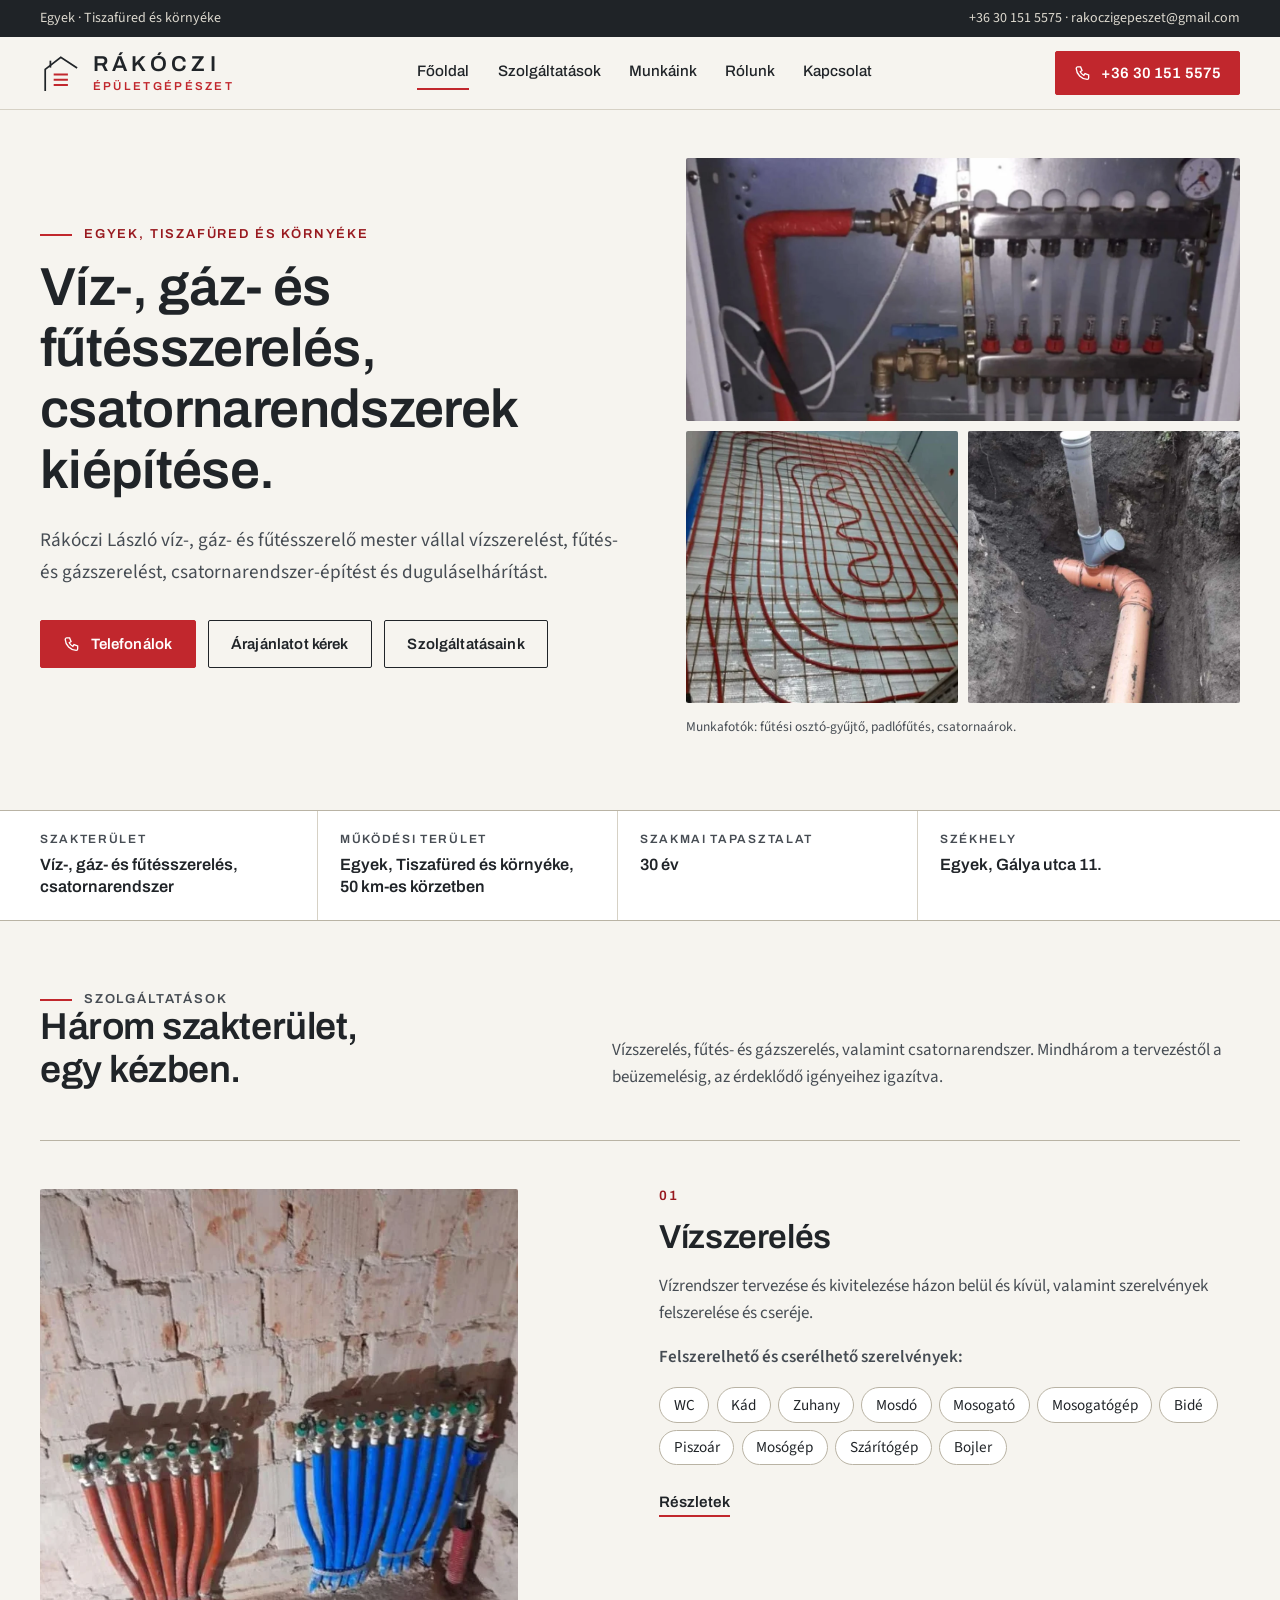
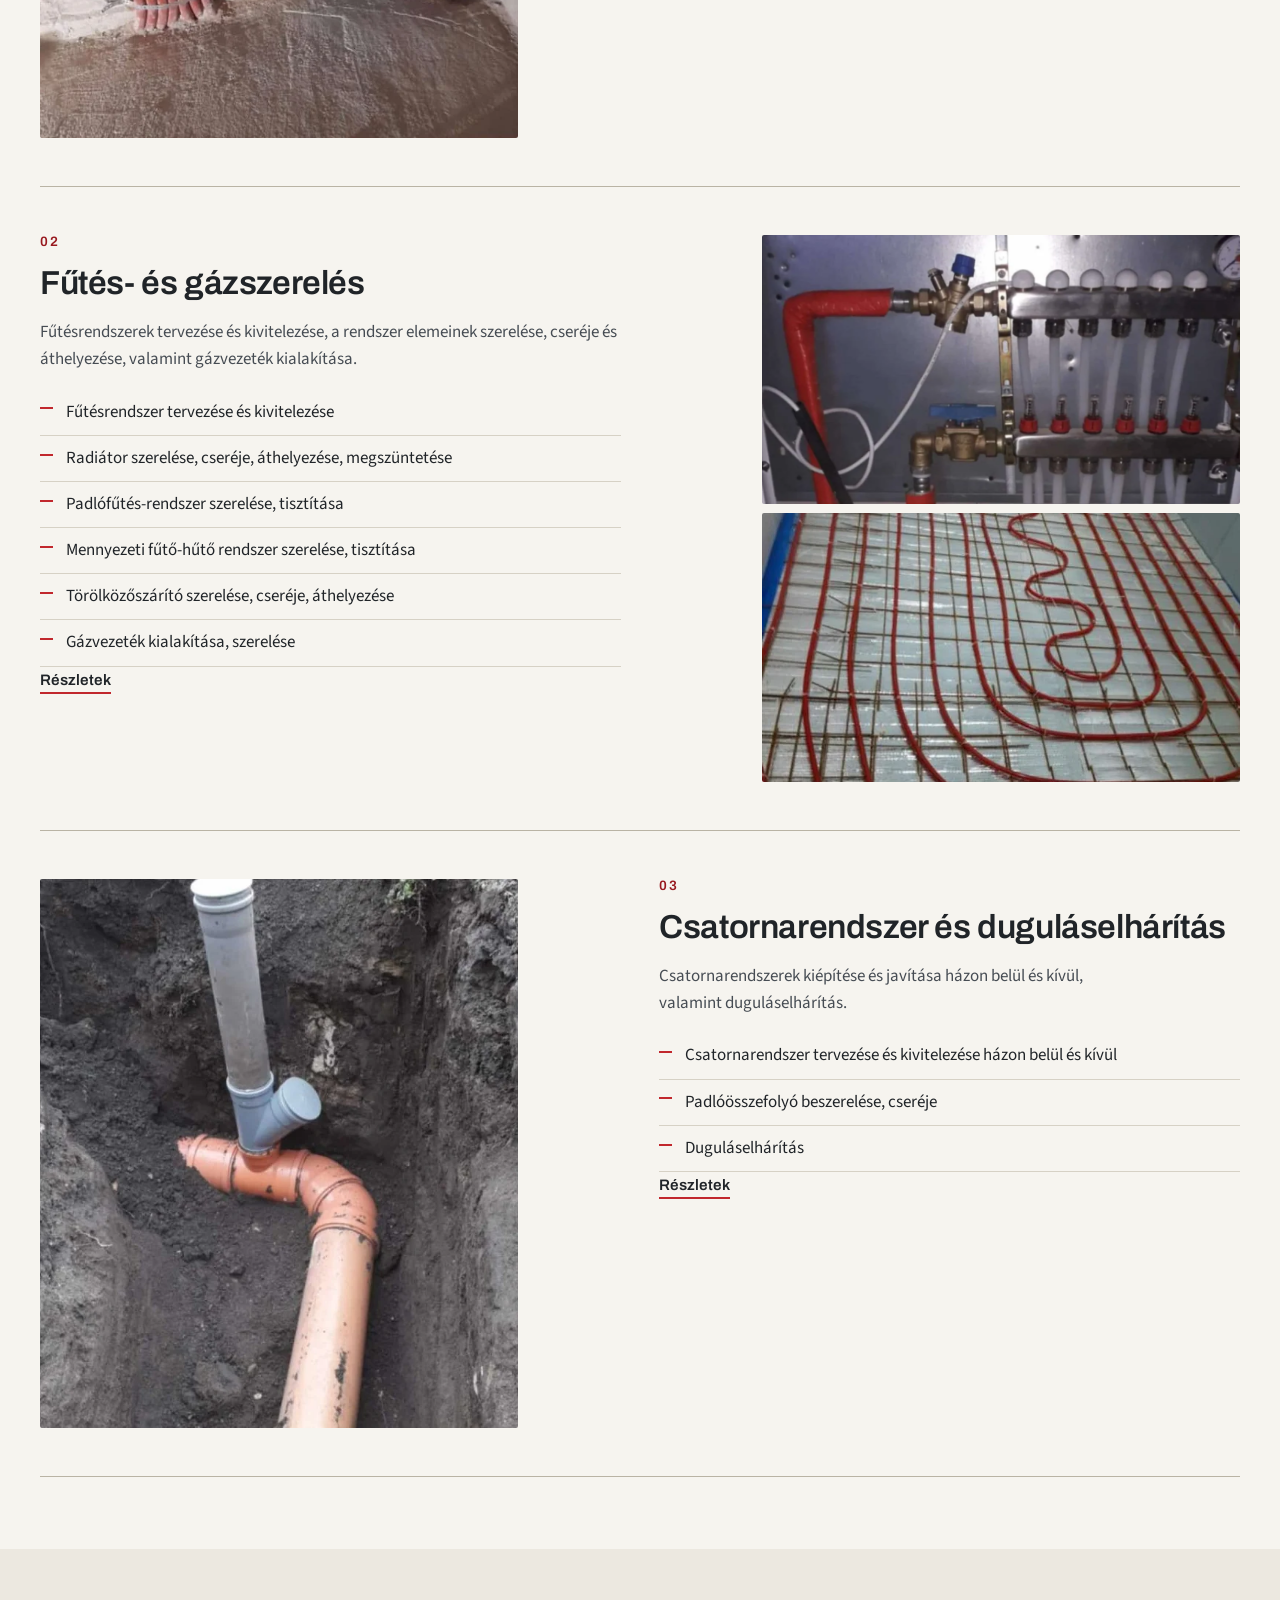
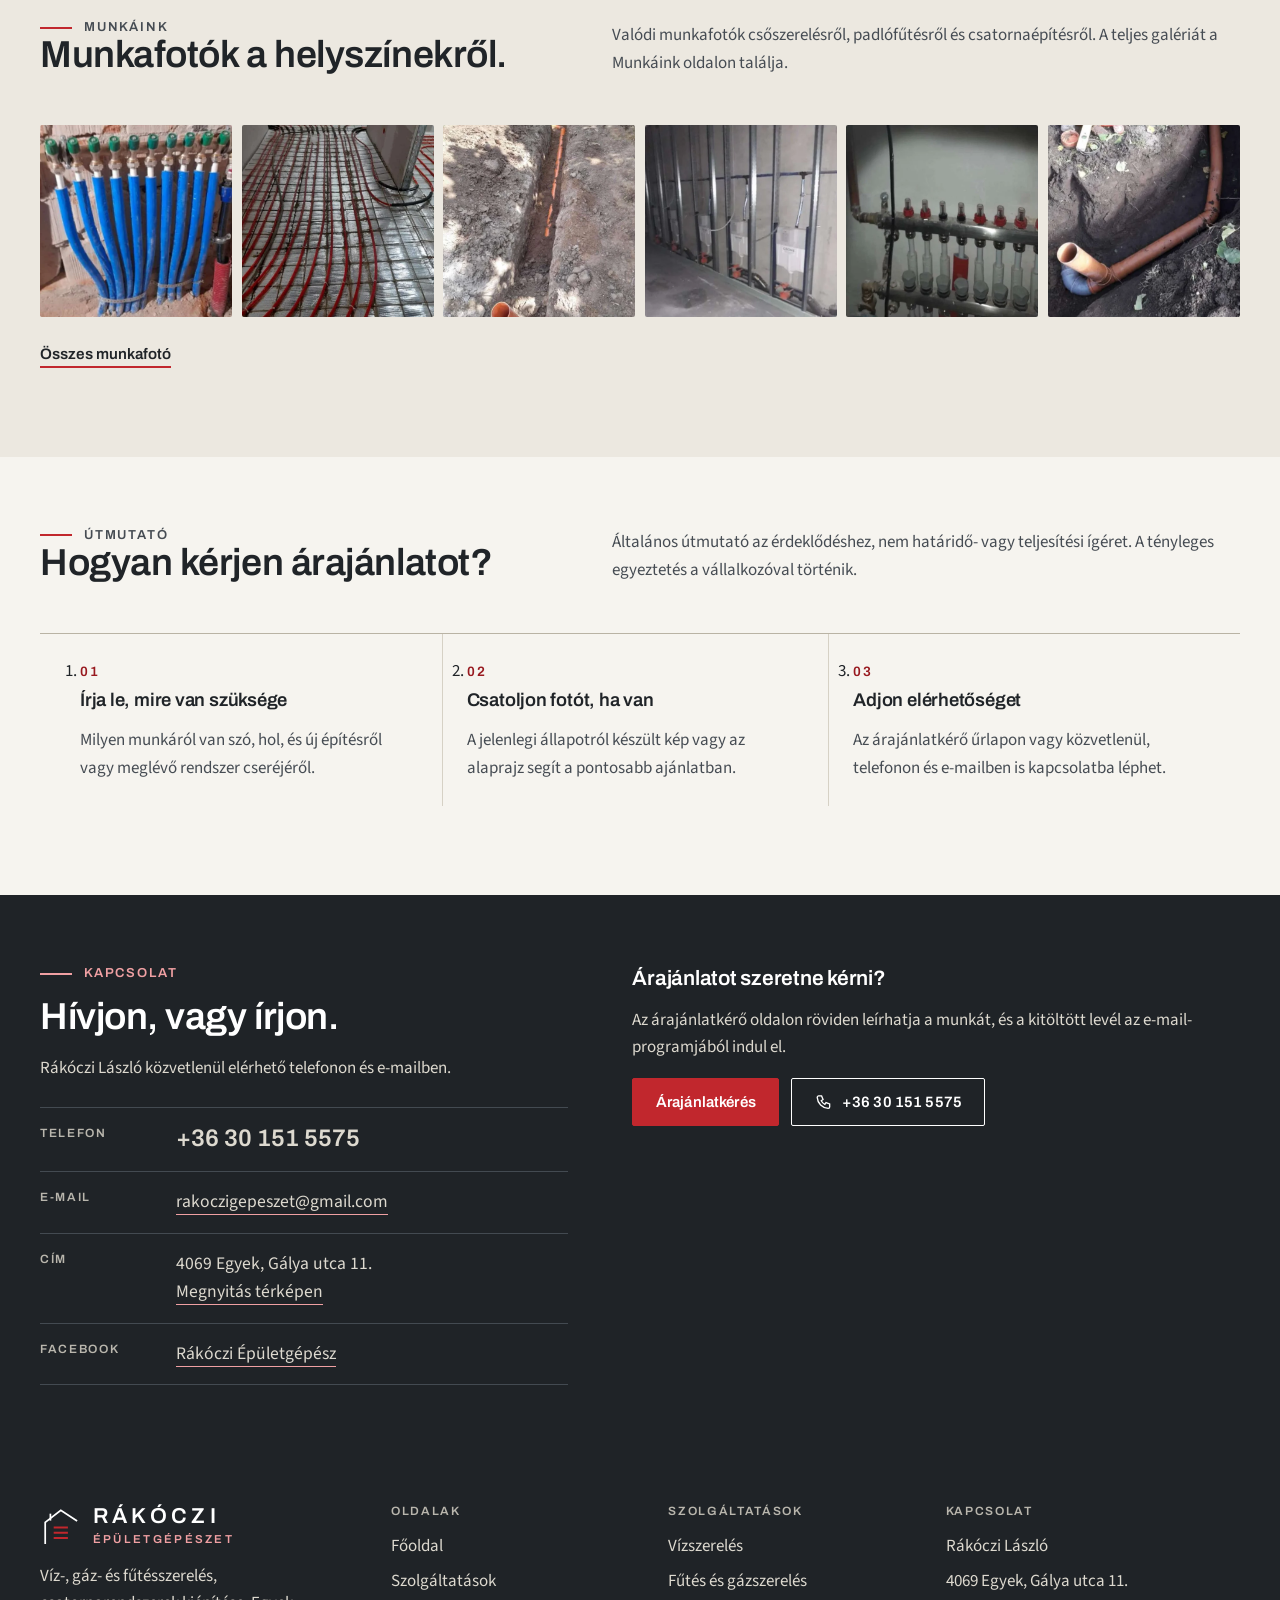
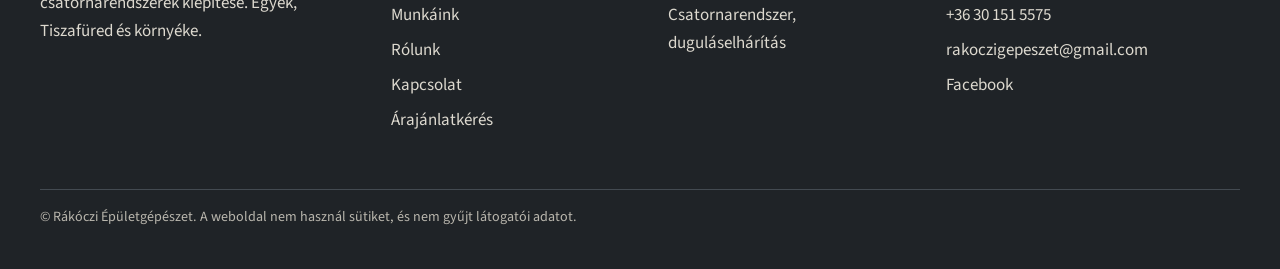
==== index.html @ 62b4d83c "Rákóczi Épületgépészet – első verzió Co-Authored-By: Claude Sonnet 5.5 <noreply@anthropic.com>" ====
<!doctype html>
<html lang="hu">
<head>
<meta charset="utf-8">
<meta name="viewport" content="width=device-width,initial-scale=1">
<title>Rákóczi Épületgépészet – víz-, gáz- és fűtésszerelés Egyek és Tiszafüred környékén</title>
<meta name="description" content="Víz-, gáz- és fűtésszerelés, csatornarendszerek kiépítése és duguláselhárítás Egyek, Tiszafüred és környékén. Rákóczi László víz-, gáz- és fűtésszerelő mester.">
<meta property="og:type" content="website">
<meta property="og:locale" content="hu_HU">
<meta property="og:site_name" content="Rákóczi Épületgépészet">
<meta property="og:title" content="Rákóczi Épületgépészet – víz-, gáz- és fűtésszerelés Egyek és Tiszafüred környékén">
<meta property="og:description" content="Víz-, gáz- és fűtésszerelés, csatornarendszerek kiépítése és duguláselhárítás Egyek, Tiszafüred és környékén. Rákóczi László víz-, gáz- és fűtésszerelő mester.">
<meta property="og:image" content="assets/img/og-image.jpg">
<meta name="robots" content="noindex, nofollow">
<meta name="theme-color" content="#F6F4EF">
<link rel="icon" href="assets/favicon.svg" type="image/svg+xml">
<link rel="preload" href="assets/fonts/archivo-600.woff2" as="font" type="font/woff2" crossorigin>
<link rel="preload" href="assets/fonts/source-sans-400.woff2" as="font" type="font/woff2" crossorigin>
<link rel="stylesheet" href="assets/style.css">
<script type="application/ld+json">{"@context": "https://schema.org", "@type": "LocalBusiness", "name": "Rákóczi Épületgépészet", "description": "Víz-, gáz- és fűtésszerelés, csatornarendszerek kiépítése Egyek, Tiszafüred és környékén.", "telephone": "+36301515575", "email": "rakoczigepeszet@gmail.com", "address": {"@type": "PostalAddress", "streetAddress": "Gálya utca 11.", "postalCode": "4069", "addressLocality": "Egyek", "addressCountry": "HU"}, "founder": {"@type": "Person", "name": "Rákóczi László"}, "sameAs": ["https://www.facebook.com/profile.php?id=61555543803573"]}</script>
</head>
<body>
<a class="skip" href="#tartalom">Ugrás a tartalomra</a>
<div class="topline"><div class="wrap"><span class="hide-s">Egyek · Tiszafüred és környéke</span><span><a href="tel:+36301515575">+36 30 151 5575</a> · <a href="mailto:rakoczigepeszet@gmail.com">rakoczigepeszet@gmail.com</a></span></div></div>
<header class="site-head"><div class="wrap">
<a class="brand" href="" aria-label="Rákóczi Épületgépészet – főoldal"><svg viewBox="0 0 48 48" fill="none" stroke="currentColor" stroke-width="2" aria-hidden="true"><path d="M6 44V20L24 6l18 12" stroke-linecap="square"/><path d="M12 11v6" stroke-linecap="square"/><path d="M17 38h14M17 32h14M17 26h14" stroke="#C1272D" stroke-width="2.4" stroke-linecap="square"/></svg><span class="brand-txt"><b>RÁKÓCZI</b><span>ÉPÜLETGÉPÉSZET</span></span></a>
<nav class="nav" id="nav" aria-label="Fő navigáció"><ul><li><a href="" aria-current="page">Főoldal</a></li><li><a href="szolgaltatasok/">Szolgáltatások</a></li><li><a href="munkaink/">Munkáink</a></li><li><a href="rolunk/">Rólunk</a></li><li><a href="kapcsolat/">Kapcsolat</a></li></ul></nav>
<div class="head-cta"><a class="btn btn--red" href="tel:+36301515575"><svg viewBox="0 0 24 24" fill="none" stroke="currentColor" stroke-width="1.8" aria-hidden="true"><path d="M5 4h4l2 5-2.5 1.5a11 11 0 0 0 5 5L15 13l5 2v4a2 2 0 0 1-2 2A16 16 0 0 1 3 6a2 2 0 0 1 2-2z"/></svg>+36 30 151 5575</a>
<button class="menu-btn" type="button" aria-expanded="false" aria-controls="nav" aria-label="Menü"><svg viewBox="0 0 24 24" fill="none" stroke="currentColor" stroke-width="2" aria-hidden="true"><path d="M4 7h16M4 12h16M4 17h16"/></svg></button></div>
</div></header>
<main id="tartalom">

<section class="hero"><div class="wrap hero-grid">
<div>
<p class="kicker">Egyek, Tiszafüred és környéke</p>
<h1>Víz-, gáz- és fűtésszerelés, csatornarendszerek kiépítése.</h1>
<p class="lead">Rákóczi László víz-, gáz- és fűtésszerelő mester vállal vízszerelést, fűtés- és gázszerelést, csatornarendszer-építést és duguláselhárítást.</p>
<div class="btn-row"><a class="btn btn--red" href="tel:+36301515575"><svg viewBox="0 0 24 24" fill="none" stroke="currentColor" stroke-width="1.8" aria-hidden="true"><path d="M5 4h4l2 5-2.5 1.5a11 11 0 0 0 5 5L15 13l5 2v4a2 2 0 0 1-2 2A16 16 0 0 1 3 6a2 2 0 0 1 2-2z"/></svg>Telefonálok</a><a class="btn" href="arajanlat/">Árajánlatot kérek</a><a class="btn" href="szolgaltatasok/">Szolgáltatásaink</a></div>
</div>
<div class="mosaic">
<figure class="m1"><img src="assets/img/futes-osztogyujto-szekreny.webp" width="1270" height="618" alt="Fűtési osztó-gyűjtő szekrényben, nyomásmérővel"></figure>
<figure class="m2"><img src="assets/img/futes-padlofutes-spiral.webp" width="635" height="612" alt="Padlófűtés csőkígyó spirál elrendezésben"></figure>
<figure class="m3"><img src="assets/img/csatorna-bekotes.webp" width="752" height="750" alt="Csatornacső leágazással az árokban"></figure>
<p class="mosaic-cap">Munkafotók: fűtési osztó-gyűjtő, padlófűtés, csatornaárok.</p>
</div>
</div></section>

<section class="facts" aria-label="A vállalkozás adatai"><div class="wrap"><dl>
<div><dt>Szakterület</dt><dd>Víz-, gáz- és fűtésszerelés, csatornarendszer</dd></div>
<div><dt>Működési terület</dt><dd>Egyek, Tiszafüred és környéke, 50 km-es körzetben</dd></div>
<div><dt>Szakmai tapasztalat</dt><dd>30 év</dd></div>
<div><dt>Székhely</dt><dd>Egyek, Gálya utca 11.</dd></div>
</dl></div></section>

<section class="section"><div class="wrap">
<div class="sec-head"><div><p class="kicker">Szolgáltatások</p><h2>Három szakterület, egy kézben.</h2></div>
<p>Vízszerelés, fűtés- és gázszerelés, valamint csatornarendszer. Mindhárom a tervezéstől a beüzemelésig, az érdeklődő igényeihez igazítva.</p></div>
<article class="svc svc--a" id="vizszereles"><div class="svc-media"><figure class="tall"><img src="assets/img/viz-osztogyujto-kek-piros.webp" width="684" height="745" alt="Téglafalba épített osztó-gyűjtő, piros és kék szigetelt csővezetékekkel" loading="lazy" decoding="async"></figure></div><div class="svc-body"><span class="svc-num">01</span>
<h3>Vízszerelés</h3>
<p>Vízrendszer tervezése és kivitelezése házon belül és kívül, valamint szerelvények felszerelése és cseréje.</p>
<p><strong>Felszerelhető és cserélhető szerelvények:</strong></p>
<ul class="pills"><li>WC</li><li>Kád</li><li>Zuhany</li><li>Mosdó</li><li>Mosogató</li><li>Mosogatógép</li><li>Bidé</li><li>Piszoár</li><li>Mosógép</li><li>Szárítógép</li><li>Bojler</li></ul><a class="more" href="szolgaltatasok/#vizszereles">Részletek</a></div></article><article class="svc svc--b" id="futes-gaz"><div class="svc-body"><span class="svc-num">02</span>
<h3>Fűtés- és gázszerelés</h3>
<p>Fűtésrendszerek tervezése és kivitelezése, a rendszer elemeinek szerelése, cseréje és áthelyezése, valamint gázvezeték kialakítása.</p>
<ul class="ticks"><li>Fűtésrendszer tervezése és kivitelezése</li><li>Radiátor szerelése, cseréje, áthelyezése, megszüntetése</li><li>Padlófűtés-rendszer szerelése, tisztítása</li><li>Mennyezeti fűtő-hűtő rendszer szerelése, tisztítása</li><li>Törölközőszárító szerelése, cseréje, áthelyezése</li><li>Gázvezeték kialakítása, szerelése</li></ul><a class="more" href="szolgaltatasok/#futes-gaz">Részletek</a></div><div class="svc-media"><figure class="wide"><img src="assets/img/futes-osztogyujto-szekreny.webp" width="1270" height="618" alt="Fűtési osztó-gyűjtő szekrényben, nyomásmérővel és szelepekkel" loading="lazy" decoding="async"></figure><figure class="wide"><img src="assets/img/futes-padlofutes-spiral.webp" width="635" height="612" alt="Padlófűtés csőkígyó, spirál elrendezésben, hőszigetelő lemezen" loading="lazy" decoding="async"></figure></div></article><article class="svc svc--c" id="csatorna"><div class="svc-media"><figure class="tall"><img src="assets/img/csatorna-bekotes.webp" width="752" height="750" alt="Narancssárga csatornacső leágazással az árokban" loading="lazy" decoding="async"></figure></div><div class="svc-body"><span class="svc-num">03</span>
<h3>Csatornarendszer és duguláselhárítás</h3>
<p>Csatornarendszerek kiépítése és javítása házon belül és kívül, valamint duguláselhárítás.</p>
<ul class="ticks"><li>Csatornarendszer tervezése és kivitelezése házon belül és kívül</li><li>Padlóösszefolyó beszerelése, cseréje</li><li>Duguláselhárítás</li></ul><a class="more" href="szolgaltatasok/#csatorna">Részletek</a></div></article>
</div></section>

<section class="section section--tint"><div class="wrap">
<div class="sec-head"><div><p class="kicker">Munkáink</p><h2>Munkafotók a helyszínekről.</h2></div>
<p>Valódi munkafotók csőszerelésről, padlófűtésről és csatornaépítésről. A teljes galériát a Munkáink oldalon találja.</p></div>
<div class="strip">
<figure><img src="assets/img/viz-osztogyujto-kek.webp" width="584" height="498" alt="Kék szigetelt csövek osztó-gyűjtőn, téglafalon" loading="lazy" decoding="async"></figure>
<figure><img src="assets/img/futes-padlofutes-lemez.webp" width="635" height="635" alt="Padlófűtés csövei hőszigetelő lemezen, sarokban csatlakozással" loading="lazy" decoding="async"></figure>
<figure><img src="assets/img/csatorna-arok-2.webp" width="618" height="630" alt="Csatornacső az árokban" loading="lazy" decoding="async"></figure>
<figure><img src="assets/img/viz-gk-falban.webp" width="576" height="547" alt="Gipszkarton vázszerkezet, falba rejtett WC-tartályok csővezetékkel" loading="lazy" decoding="async"></figure>
<figure><img src="assets/img/futes-osztogyujto-szivargo.webp" width="618" height="618" alt="Fűtési osztó-gyűjtő átfolyásmérőkkel" loading="lazy" decoding="async"></figure>
<figure><img src="assets/img/csatorna-iv.webp" width="618" height="688" alt="Narancssárga csatornacső ívben az árokban" loading="lazy" decoding="async"></figure>
</div>
<p style="margin-top:1.5rem"><a class="more" href="munkaink/">Összes munkafotó</a></p>
</div></section>

<section class="section"><div class="wrap">
<div class="sec-head"><div><p class="kicker">Útmutató</p><h2>Hogyan kérjen árajánlatot?</h2></div>
<p>Általános útmutató az érdeklődéshez, nem határidő- vagy teljesítési ígéret. A tényleges egyeztetés a vállalkozóval történik.</p></div>
<ol class="steps">
<li><h3>Írja le, mire van szüksége</h3><p>Milyen munkáról van szó, hol, és új építésről vagy meglévő rendszer cseréjéről.</p></li>
<li><h3>Csatoljon fotót, ha van</h3><p>A jelenlegi állapotról készült kép vagy az alaprajz segít a pontosabb ajánlatban.</p></li>
<li><h3>Adjon elérhetőséget</h3><p>Az árajánlatkérő űrlapon vagy közvetlenül, telefonon és e-mailben is kapcsolatba léphet.</p></li>
</ol>
</div></section>

<section class="section section--dark"><div class="wrap contact-grid">
<div><p class="kicker">Kapcsolat</p><h2>Hívjon, vagy írjon.</h2>
<p>Rákóczi László közvetlenül elérhető telefonon és e-mailben.</p><dl class="cdl">
<div><dt>Telefon</dt><dd><a class="tel" href="tel:+36301515575">+36 30 151 5575</a></dd></div>
<div><dt>E-mail</dt><dd><a href="mailto:rakoczigepeszet@gmail.com">rakoczigepeszet@gmail.com</a></dd></div>
<div><dt>Cím</dt><dd>4069 Egyek, Gálya utca 11.<br><a href="https://www.openstreetmap.org/search?query=4069%20Egyek%2C%20G%C3%A1lya%20utca%2011" rel="noopener" target="_blank">Megnyitás térképen</a></dd></div>
<div><dt>Facebook</dt><dd><a href="https://www.facebook.com/profile.php?id=61555543803573" rel="noopener" target="_blank">Rákóczi Épületgépész</a></dd></div>
</dl></div>
<div><h3>Árajánlatot szeretne kérni?</h3>
<p>Az árajánlatkérő oldalon röviden leírhatja a munkát, és a kitöltött levél az e-mail-programjából indul el.</p>
<div class="btn-row"><a class="btn btn--red" href="arajanlat/">Árajánlatkérés</a><a class="btn" style="color:#fff;border-color:#fff" href="tel:+36301515575"><svg viewBox="0 0 24 24" fill="none" stroke="currentColor" stroke-width="1.8" aria-hidden="true"><path d="M5 4h4l2 5-2.5 1.5a11 11 0 0 0 5 5L15 13l5 2v4a2 2 0 0 1-2 2A16 16 0 0 1 3 6a2 2 0 0 1 2-2z"/></svg>+36 30 151 5575</a></div></div>
</div></section>

</main>
<footer class="site-foot"><div class="wrap">
<div class="foot-grid">
<div><a class="brand" href=""><svg viewBox="0 0 48 48" fill="none" stroke="currentColor" stroke-width="2" aria-hidden="true"><path d="M6 44V20L24 6l18 12" stroke-linecap="square"/><path d="M12 11v6" stroke-linecap="square"/><path d="M17 38h14M17 32h14M17 26h14" stroke="#C1272D" stroke-width="2.4" stroke-linecap="square"/></svg><span class="brand-txt"><b>RÁKÓCZI</b><span>ÉPÜLETGÉPÉSZET</span></span></a>
<p style="margin-top:1rem;max-width:20rem">Víz-, gáz- és fűtésszerelés, csatornarendszerek kiépítése. Egyek, Tiszafüred és környéke.</p></div>
<div><h2>Oldalak</h2><ul><li><a href="">Főoldal</a></li><li><a href="szolgaltatasok/">Szolgáltatások</a></li><li><a href="munkaink/">Munkáink</a></li><li><a href="rolunk/">Rólunk</a></li><li><a href="kapcsolat/">Kapcsolat</a></li><li><a href="arajanlat/">Árajánlatkérés</a></li></ul></div>
<div><h2>Szolgáltatások</h2><ul><li><a href="szolgaltatasok/#vizszereles">Vízszerelés</a></li><li><a href="szolgaltatasok/#futes-gaz">Fűtés és gázszerelés</a></li><li><a href="szolgaltatasok/#csatorna">Csatornarendszer, duguláselhárítás</a></li></ul></div>
<div><h2>Kapcsolat</h2><ul><li>Rákóczi László</li><li>4069 Egyek, Gálya utca 11.</li><li><a href="tel:+36301515575">+36 30 151 5575</a></li><li><a href="mailto:rakoczigepeszet@gmail.com">rakoczigepeszet@gmail.com</a></li><li><a href="https://www.facebook.com/profile.php?id=61555543803573" rel="noopener" target="_blank">Facebook</a></li></ul></div>
</div>
<p class="foot-bottom">© Rákóczi Épületgépészet. A weboldal nem használ sütiket, és nem gyűjt látogatói adatot.</p>
</div></footer>
<div class="mbar"><a class="btn btn--red" href="tel:+36301515575"><svg viewBox="0 0 24 24" fill="none" stroke="currentColor" stroke-width="1.8" aria-hidden="true"><path d="M5 4h4l2 5-2.5 1.5a11 11 0 0 0 5 5L15 13l5 2v4a2 2 0 0 1-2 2A16 16 0 0 1 3 6a2 2 0 0 1 2-2z"/></svg>Telefonálok</a><a class="btn" href="arajanlat/">Árajánlatkérés</a></div>
<script src="assets/site.js" defer></script>
</body>
</html>
---- assets/style.css ----
/* Rákóczi Épületgépészet — design system */
@font-face{font-family:"Archivo";font-weight:500;font-style:normal;font-display:swap;src:url(fonts/archivo-500.woff2) format("woff2")}
@font-face{font-family:"Archivo";font-weight:600;font-style:normal;font-display:swap;src:url(fonts/archivo-600.woff2) format("woff2")}
@font-face{font-family:"Archivo";font-weight:700;font-style:normal;font-display:swap;src:url(fonts/archivo-700.woff2) format("woff2")}
@font-face{font-family:"Source Sans 3";font-weight:400;font-style:normal;font-display:swap;src:url(fonts/source-sans-400.woff2) format("woff2")}
@font-face{font-family:"Source Sans 3";font-weight:600;font-style:normal;font-display:swap;src:url(fonts/source-sans-600.woff2) format("woff2")}

:root{
  --paper:#F6F4EF; --paper-2:#ECE8E0; --white:#FFFFFF;
  --ink:#202428; --ink-2:#464C53; --line:#D6D1C5; --line-strong:#B9B3A4;
  --red:#C1272D; --red-dark:#98191F; --dark:#1F2327; --dark-2:#2B3035; --on-dark:#DDD9CF;
  --f-head:"Archivo","Helvetica Neue",Arial,sans-serif;
  --f-body:"Source Sans 3","Segoe UI",Arial,sans-serif;
  --s1:.5rem; --s2:.75rem; --s3:1rem; --s4:1.5rem; --s5:2rem; --s6:3rem; --s7:4.5rem; --s8:6.5rem;
  --w:1200px; --gut:clamp(1.25rem,4vw,2.5rem);
  --r:2px; --shadow:0 1px 2px rgba(32,36,40,.08),0 8px 24px -12px rgba(32,36,40,.25);
}
*,*::before,*::after{box-sizing:border-box}
html{-webkit-text-size-adjust:100%;scroll-behavior:smooth;font-synthesis:none}
@media (prefers-reduced-motion:reduce){html{scroll-behavior:auto}*{transition:none!important;animation:none!important}}
body{margin:0;background:var(--paper);color:var(--ink);font:400 1.0625rem/1.62 var(--f-body);overflow-x:hidden;font-style:normal}
img{max-width:100%;height:auto;display:block}
a{color:inherit}
h1,h2,h3,h4{font-family:var(--f-head);font-weight:600;line-height:1.14;margin:0 0 var(--s3);letter-spacing:-.012em;text-wrap:balance}
h1{font-size:clamp(2rem,4.4vw,3.35rem)}
h2{font-size:clamp(1.65rem,3vw,2.35rem)}
h3{font-size:1.3rem}
p{margin:0 0 var(--s3);text-wrap:pretty}
ul{margin:0;padding:0;list-style:none}
em,i,cite,address{font-style:normal}
.wrap{width:100%;max-width:calc(var(--w) + 2*var(--gut));margin-inline:auto;padding-inline:var(--gut)}
.skip{position:absolute;left:var(--s3);top:-4rem;background:var(--ink);color:var(--paper);padding:.6rem 1rem;z-index:100;border-radius:var(--r)}
.skip:focus{top:var(--s2)}
:focus-visible{outline:3px solid var(--ink);outline-offset:3px;border-radius:2px}
.dark :focus-visible,.site-foot :focus-visible{outline-color:var(--paper)}
.kicker{display:flex;align-items:center;gap:.75rem;font:600 .8125rem/1 var(--f-head);letter-spacing:.14em;text-transform:uppercase;color:var(--red-dark);margin-bottom:var(--s3)}
.kicker::before{content:"";width:2rem;height:2px;background:var(--red)}
.lead{font-size:1.2rem;color:var(--ink-2);max-width:40rem}

/* buttons */
.btn{display:inline-flex;align-items:center;justify-content:center;gap:.6rem;min-height:3rem;padding:.7rem 1.4rem;border:1.5px solid var(--ink);border-radius:var(--r);font:600 .9375rem/1.2 var(--f-head);letter-spacing:.01em;text-decoration:none;cursor:pointer;background:transparent;color:var(--ink);transition:background .15s,color .15s,border-color .15s}
.btn:hover{background:var(--ink);color:var(--paper)}
.btn--red{background:var(--red);border-color:var(--red);color:#fff}
.btn--red:hover{background:var(--red-dark);border-color:var(--red-dark);color:#fff}
.btn svg{width:1.1rem;height:1.1rem;flex:none}
.btn-row{display:flex;flex-wrap:wrap;gap:var(--s2)}

/* header */
.topline{background:var(--dark);color:var(--on-dark);font-size:.875rem}
.topline .wrap{display:flex;justify-content:space-between;gap:var(--s3);padding-block:.45rem;flex-wrap:wrap}
.topline a{text-decoration:none}.topline a:hover{text-decoration:underline}
.site-head{position:sticky;top:0;z-index:50;background:var(--paper);border-bottom:1px solid var(--line)}
.site-head .wrap{display:flex;align-items:center;justify-content:space-between;gap:var(--s4);min-height:4.5rem}
.brand{display:flex;align-items:center;gap:.7rem;text-decoration:none;color:var(--ink)}
.brand svg{width:2.6rem;height:2.6rem;flex:none}
.brand-txt{display:flex;flex-direction:column;line-height:1}
.brand-txt b{font:600 1.35rem/1 var(--f-head);letter-spacing:.2em}
.brand-txt span{font:600 .72rem/1 var(--f-head);letter-spacing:.2em;color:var(--red);margin-top:.35rem}
.nav ul{display:flex;gap:clamp(1rem,2.2vw,2rem)}
.nav a{display:block;padding:.5rem 0;text-decoration:none;font:500 .95rem/1 var(--f-head);border-bottom:2px solid transparent}
.nav a:hover{border-color:var(--line-strong)}
.nav a[aria-current="page"]{border-color:var(--red)}
.head-cta{display:flex;align-items:center;gap:var(--s3)}
.head-cta .btn{min-height:2.75rem;padding:.55rem 1.1rem}
.menu-btn{display:none;min-height:2.75rem;min-width:2.75rem;border:1.5px solid var(--ink);background:transparent;border-radius:var(--r);cursor:pointer;color:var(--ink);align-items:center;justify-content:center}
.menu-btn svg{width:1.4rem;height:1.4rem}
@media (max-width:900px){
  .menu-btn{display:inline-flex}
  .head-cta .btn{display:none}
  .nav{position:absolute;left:0;right:0;top:100%;background:var(--paper);border-bottom:1px solid var(--line);display:none;box-shadow:var(--shadow)}
  .nav.open{display:block}
  .nav ul{flex-direction:column;gap:0;padding:var(--s2) var(--gut) var(--s4)}
  .nav a{padding:1rem 0;border-bottom:1px solid var(--line);font-size:1.05rem}
  .nav a[aria-current="page"]{border-bottom-color:var(--red)}
  .topline .hide-s{display:none}
}

/* hero */
.hero{padding-block:var(--s6) var(--s7)}
.hero-grid{display:grid;grid-template-columns:minmax(0,1.05fr) minmax(0,1fr);gap:clamp(2rem,5vw,4.5rem);align-items:center}
.hero h1{margin-bottom:var(--s4)}
.hero .btn-row{margin-top:var(--s5)}
.mosaic{display:grid;grid-template-columns:1fr 1fr;gap:.6rem}
.mosaic figure{margin:0;overflow:hidden;background:var(--paper-2);border-radius:var(--r)}
.mosaic img{width:100%;height:100%;object-fit:cover}
.mosaic .m1{grid-column:1/-1;aspect-ratio:2/.95}
.mosaic .m2,.mosaic .m3{aspect-ratio:1/1}
.mosaic figcaption,.cap{font-size:.84rem;color:var(--ink-2)}
.mosaic-cap{grid-column:1/-1;margin:.2rem 0 0;font-size:.84rem;color:var(--ink-2)}
@media (max-width:900px){.hero{padding-block:var(--s5) var(--s6)}.hero-grid{grid-template-columns:1fr}}

/* facts */
.facts{border-block:1px solid var(--line-strong);background:var(--white)}
.facts dl{display:grid;grid-template-columns:repeat(4,1fr);margin:0}
.facts dl>div{padding:1.4rem 1.4rem 1.4rem 0;border-right:1px solid var(--line);margin-right:1.4rem}
.facts dl>div:last-child{border:0;margin:0}
.facts dt{font:600 .75rem/1 var(--f-head);letter-spacing:.14em;text-transform:uppercase;color:var(--ink-2);margin-bottom:.55rem}
.facts dd{margin:0;font:600 1.02rem/1.35 var(--f-head)}
@media (max-width:900px){.facts dl{grid-template-columns:1fr 1fr}.facts dl>div{border:0;margin:0;padding:1.1rem 1rem 1.1rem 0}.facts dl>div:nth-child(-n+2){border-bottom:1px solid var(--line)}}
@media (max-width:480px){.facts dl{grid-template-columns:1fr}.facts dl>div:nth-child(-n+3){border-bottom:1px solid var(--line)}}

/* sections */
.section{padding-block:var(--s7)}
.section--tint{background:var(--paper-2)}
.section--dark{background:var(--dark);color:var(--on-dark)}
.section--dark .kicker{color:#F0A0A3}.section--dark .kicker::before{background:#F0A0A3}
.section--dark h2,.section--dark h3{color:#fff}
.sec-head{display:grid;grid-template-columns:minmax(0,1fr) minmax(0,1.2fr);gap:var(--s5) var(--s6);align-items:end;margin-bottom:var(--s6)}
.sec-head h2{margin:0}.sec-head p{margin:0;color:var(--ink-2)}
@media (max-width:760px){.section{padding-block:var(--s6)}.sec-head{grid-template-columns:1fr;margin-bottom:var(--s5)}}
.page-head{padding-block:var(--s6) var(--s5);border-bottom:1px solid var(--line)}
.page-head p{max-width:42rem;color:var(--ink-2);font-size:1.15rem;margin:0}
.crumbs{font-size:.88rem;color:var(--ink-2);margin-bottom:var(--s4)}.crumbs a{text-decoration:none;border-bottom:1px solid var(--line-strong)}

/* service rows */
.svc{display:grid;grid-template-columns:repeat(12,minmax(0,1fr));gap:var(--s4) clamp(1.25rem,3vw,3rem);padding-block:var(--s6);border-top:1px solid var(--line-strong);align-items:start}
.svc:last-child{border-bottom:1px solid var(--line-strong)}
.svc-num{font:600 .85rem/1 var(--f-head);letter-spacing:.14em;color:var(--red-dark);margin-bottom:var(--s3);display:block}
.svc-body h2,.svc-body h3{font-size:clamp(1.55rem,2.6vw,2.1rem)}
.svc-body p{color:var(--ink-2)}
.svc--a .svc-media{grid-column:1/6;grid-row:1}.svc--a .svc-body{grid-column:7/13}
.svc--b .svc-body{grid-column:1/7}.svc--b .svc-media{grid-column:8/13;grid-row:1}
.svc--b .svc-body{grid-row:1}
.svc--c .svc-media{grid-column:1/6;grid-row:1}.svc--c .svc-body{grid-column:7/13}
.svc-media{display:grid;gap:.6rem}
.svc-media figure{margin:0;overflow:hidden;background:var(--paper-2);border-radius:var(--r)}
.svc-media img{width:100%;height:100%;object-fit:cover}
.svc-media .tall{aspect-ratio:4/4.6}.svc-media .wide{aspect-ratio:16/9}.svc-media .sq{aspect-ratio:1/1}
.svc-media--2{grid-template-columns:1fr 1fr}.svc-media--2 .span{grid-column:1/-1}
@media (max-width:900px){
  .svc{grid-template-columns:1fr;padding-block:var(--s5)}
  .svc .svc-media,.svc .svc-body{grid-column:1!important;grid-row:auto!important}
}
.pills{display:flex;flex-wrap:wrap;gap:.45rem;margin:var(--s3) 0 var(--s4)}
.pills li{border:1px solid var(--line-strong);border-radius:999px;padding:.28rem .85rem;font-size:.95rem;background:var(--white)}
.ticks li{position:relative;padding:.55rem 0 .55rem 1.6rem;border-bottom:1px solid var(--line)}
.ticks li::before{content:"";position:absolute;left:0;top:1.1rem;width:.8rem;height:2px;background:var(--red)}
.more{display:inline-flex;gap:.5rem;align-items:center;font:600 .95rem/1 var(--f-head);text-decoration:none;border-bottom:2px solid var(--red);padding-bottom:.25rem}
.more:hover{color:var(--red-dark)}
.ask{margin-top:var(--s4);padding:1.25rem 1.4rem;background:var(--white);border:1px solid var(--line);border-left:3px solid var(--red)}
.ask h4{font-size:1rem;margin-bottom:.6rem}
.ask ul{display:grid;gap:.4rem;font-size:.98rem}
.ask li{padding-left:1rem;position:relative;color:var(--ink-2)}.ask li::before{content:"";position:absolute;left:0;top:.7em;width:.4rem;height:2px;background:var(--ink-2)}
.note{font-size:.93rem;color:var(--ink-2);border-top:1px solid var(--line);padding-top:var(--s2);margin-top:var(--s4)}

/* gallery */
.gal{columns:3 260px;column-gap:.7rem}
.gal figure{margin:0 0 .7rem;break-inside:avoid;background:var(--white);border:1px solid var(--line)}
.gal img{width:100%;height:auto}
.gal figcaption{padding:.55rem .75rem .7rem;font-size:.88rem;color:var(--ink-2)}
.gal-group{margin-bottom:var(--s7)}.gal-group:last-child{margin-bottom:0}
.gal-group h2{display:flex;align-items:baseline;gap:1rem;font-size:1.5rem;margin-bottom:var(--s4)}
.gal-group h2 span{font:600 .85rem/1 var(--f-head);color:var(--red-dark);letter-spacing:.14em}
.strip{display:grid;grid-template-columns:repeat(6,1fr);gap:.6rem}
.strip figure{margin:0;aspect-ratio:1/1;overflow:hidden;background:var(--paper-2);border-radius:var(--r)}
.strip img{width:100%;height:100%;object-fit:cover}
@media (max-width:900px){.strip{grid-template-columns:repeat(3,1fr)}}

/* guide */
.steps{counter-reset:s;display:grid;grid-template-columns:repeat(3,1fr);gap:0;border-top:1px solid var(--line-strong)}
.steps li{counter-increment:s;padding:var(--s4) var(--s4) var(--s4) 0;margin-right:var(--s4);border-right:1px solid var(--line)}
.steps li:last-child{border:0;margin:0}
.steps li::before{content:"0" counter(s);display:block;font:600 .85rem/1 var(--f-head);letter-spacing:.14em;color:var(--red-dark);margin-bottom:var(--s2)}
.steps h3{font-size:1.15rem}.steps p{color:var(--ink-2);margin:0}
@media (max-width:760px){.steps{grid-template-columns:1fr}.steps li{border:0;margin:0;padding:var(--s3) 0;border-bottom:1px solid var(--line)}}

/* contact */
.contact-grid{display:grid;grid-template-columns:minmax(0,1fr) minmax(0,1.15fr);gap:clamp(2rem,5vw,4.5rem);align-items:start}
@media (max-width:900px){.contact-grid{grid-template-columns:1fr}}
.cdl{display:grid;gap:0;margin:var(--s4) 0 0}
.cdl div{display:grid;grid-template-columns:7.5rem 1fr;gap:var(--s3);padding:1rem 0;border-top:1px solid var(--line-strong)}
.cdl div:last-child{border-bottom:1px solid var(--line-strong)}
.cdl dt{font:600 .75rem/1.6 var(--f-head);letter-spacing:.14em;text-transform:uppercase;color:var(--ink-2)}
.cdl dd{margin:0;font-size:1.1rem}
.cdl a{text-decoration:none;border-bottom:1.5px solid var(--red)}.cdl a:hover{color:var(--red-dark)}
.cdl .tel{font:600 1.5rem/1.2 var(--f-head);border:0}
.section--dark .cdl div{border-color:#434a51}.section--dark .cdl dt{color:#B9B6AD}.section--dark .cdl a{border-color:#F0A0A3}.section--dark .cdl a:hover{color:#fff}
@media (max-width:480px){.cdl div{grid-template-columns:1fr;gap:.2rem}}

/* form */
.form{background:var(--white);border:1px solid var(--line-strong);padding:clamp(1.25rem,3vw,2.25rem);box-shadow:var(--shadow)}
.form .row{display:grid;grid-template-columns:1fr 1fr;gap:var(--s3)}
@media (max-width:560px){.form .row{grid-template-columns:1fr}}
.field{margin-bottom:var(--s3)}
.field label{display:block;font:600 .9rem/1.3 var(--f-head);margin-bottom:.4rem}
.field .opt{font:400 .85rem var(--f-body);color:var(--ink-2)}
.field input,.field select,.field textarea{width:100%;min-height:3rem;padding:.65rem .8rem;border:1.5px solid var(--line-strong);border-radius:var(--r);background:var(--paper);font:400 1rem var(--f-body);color:var(--ink)}
.field textarea{min-height:9rem;resize:vertical}
.field input:focus,.field select:focus,.field textarea:focus{outline:3px solid var(--ink);outline-offset:1px;border-color:var(--ink)}
.field [aria-invalid="true"]{border-color:var(--red-dark);background:#FBEDEC}
.err{display:none;color:var(--red-dark);font-size:.9rem;font-weight:600;margin-top:.35rem}
.field.bad .err{display:block}
.hint{font-size:.9rem;color:var(--ink-2)}
.status{margin-top:var(--s3);padding:1rem 1.1rem;border:1px solid var(--line-strong);background:var(--paper);font-size:.98rem}
.status[hidden]{display:none}
.status .btn-row{margin-top:var(--s2)}

/* footer */
.site-foot{background:var(--dark);color:var(--on-dark);padding-block:var(--s6) var(--s4)}
.foot-grid{display:grid;grid-template-columns:1.3fr 1fr 1fr 1.2fr;gap:var(--s5)}
.site-foot .brand{color:#fff}.site-foot .brand-txt span{color:#F0A0A3}
.site-foot h2{font:600 .75rem/1 var(--f-head);letter-spacing:.14em;text-transform:uppercase;color:#B9B6AD;margin-bottom:var(--s3)}
.site-foot li{margin-bottom:.45rem}
.site-foot a{text-decoration:none}.site-foot a:hover{text-decoration:underline;color:#fff}
.foot-bottom{margin-top:var(--s6);padding-top:var(--s3);border-top:1px solid #434a51;font-size:.88rem;color:#B9B6AD}
@media (max-width:900px){.foot-grid{grid-template-columns:1fr 1fr}}
@media (max-width:520px){.foot-grid{grid-template-columns:1fr}}

/* mobile action bar */
.mbar{display:none}
@media (max-width:760px){
  body{padding-bottom:4.25rem}
  .mbar{display:grid;grid-template-columns:1fr 1fr;position:fixed;left:0;right:0;bottom:0;z-index:60;background:var(--paper);border-top:1px solid var(--line-strong);padding:.5rem var(--gut) calc(.5rem + env(safe-area-inset-bottom));gap:.5rem}
  .mbar .btn{min-height:3rem}
}
.nf{padding-block:var(--s8);text-align:left}
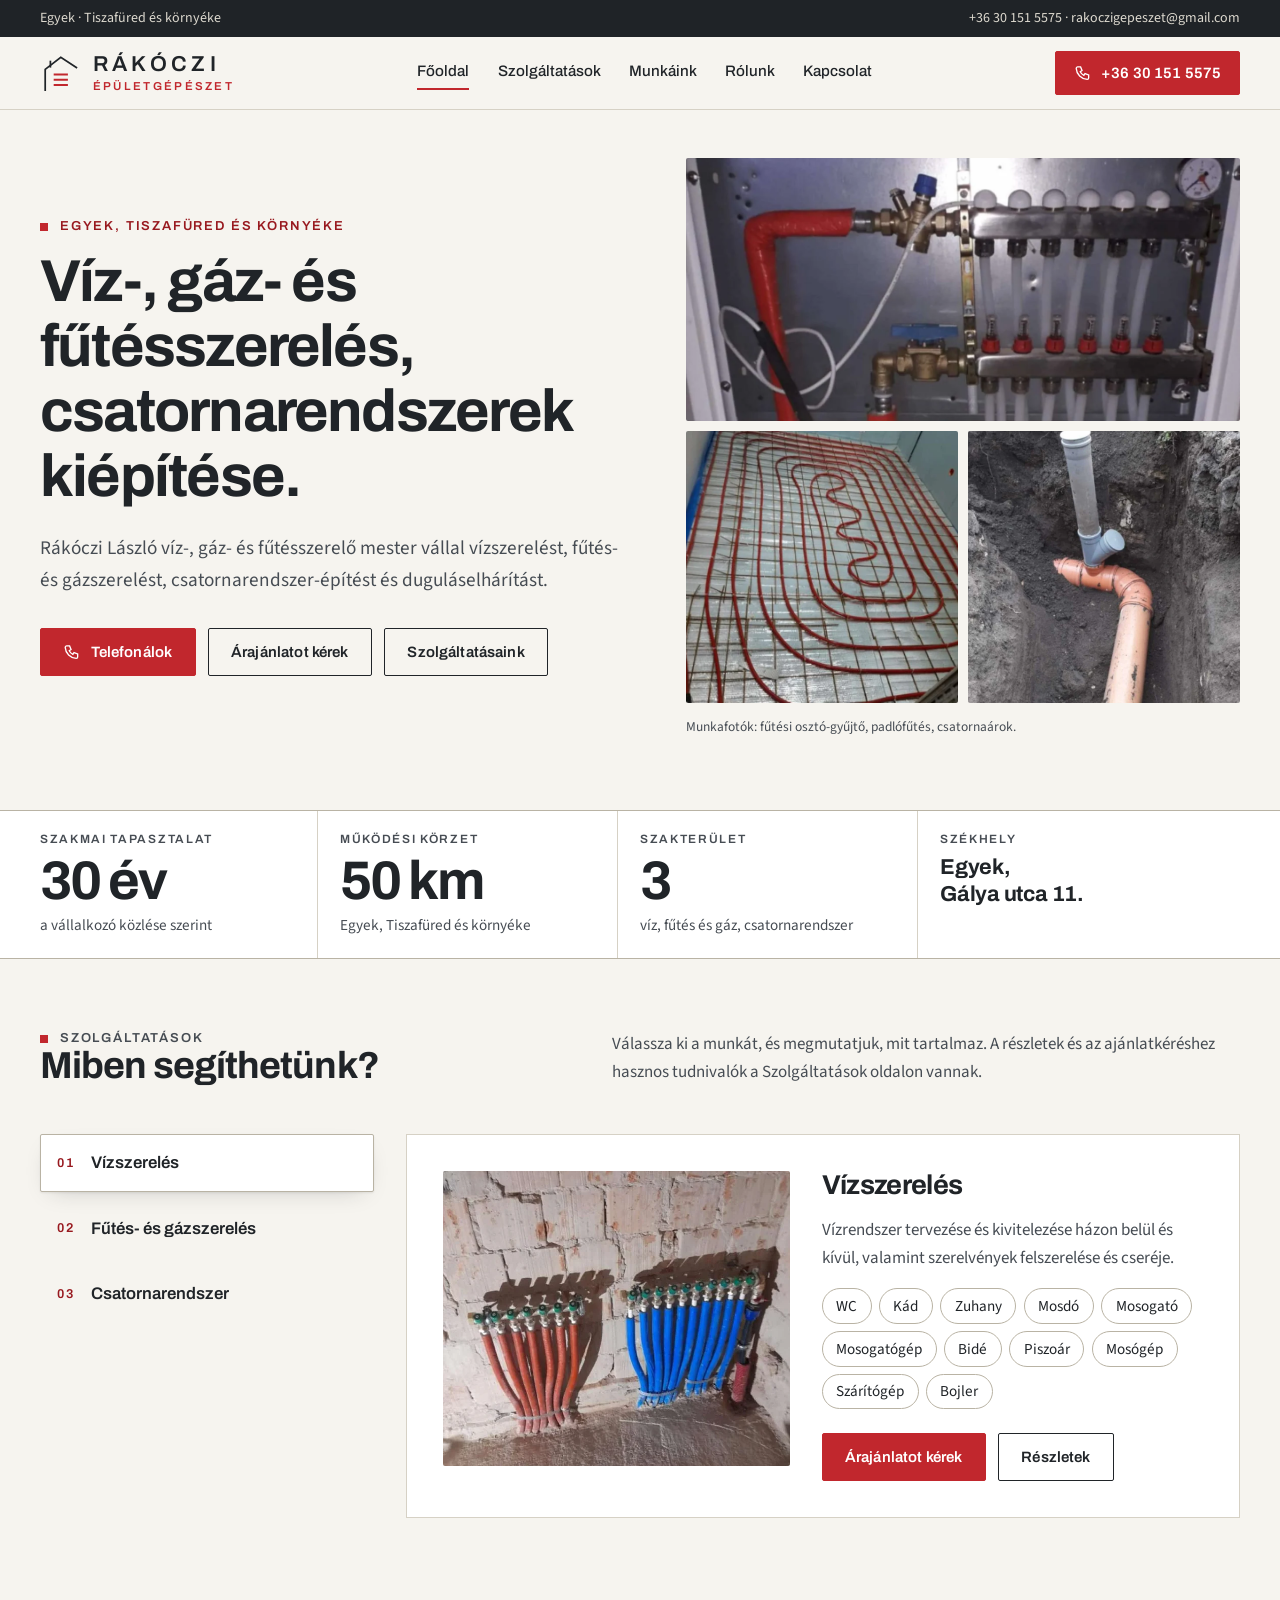
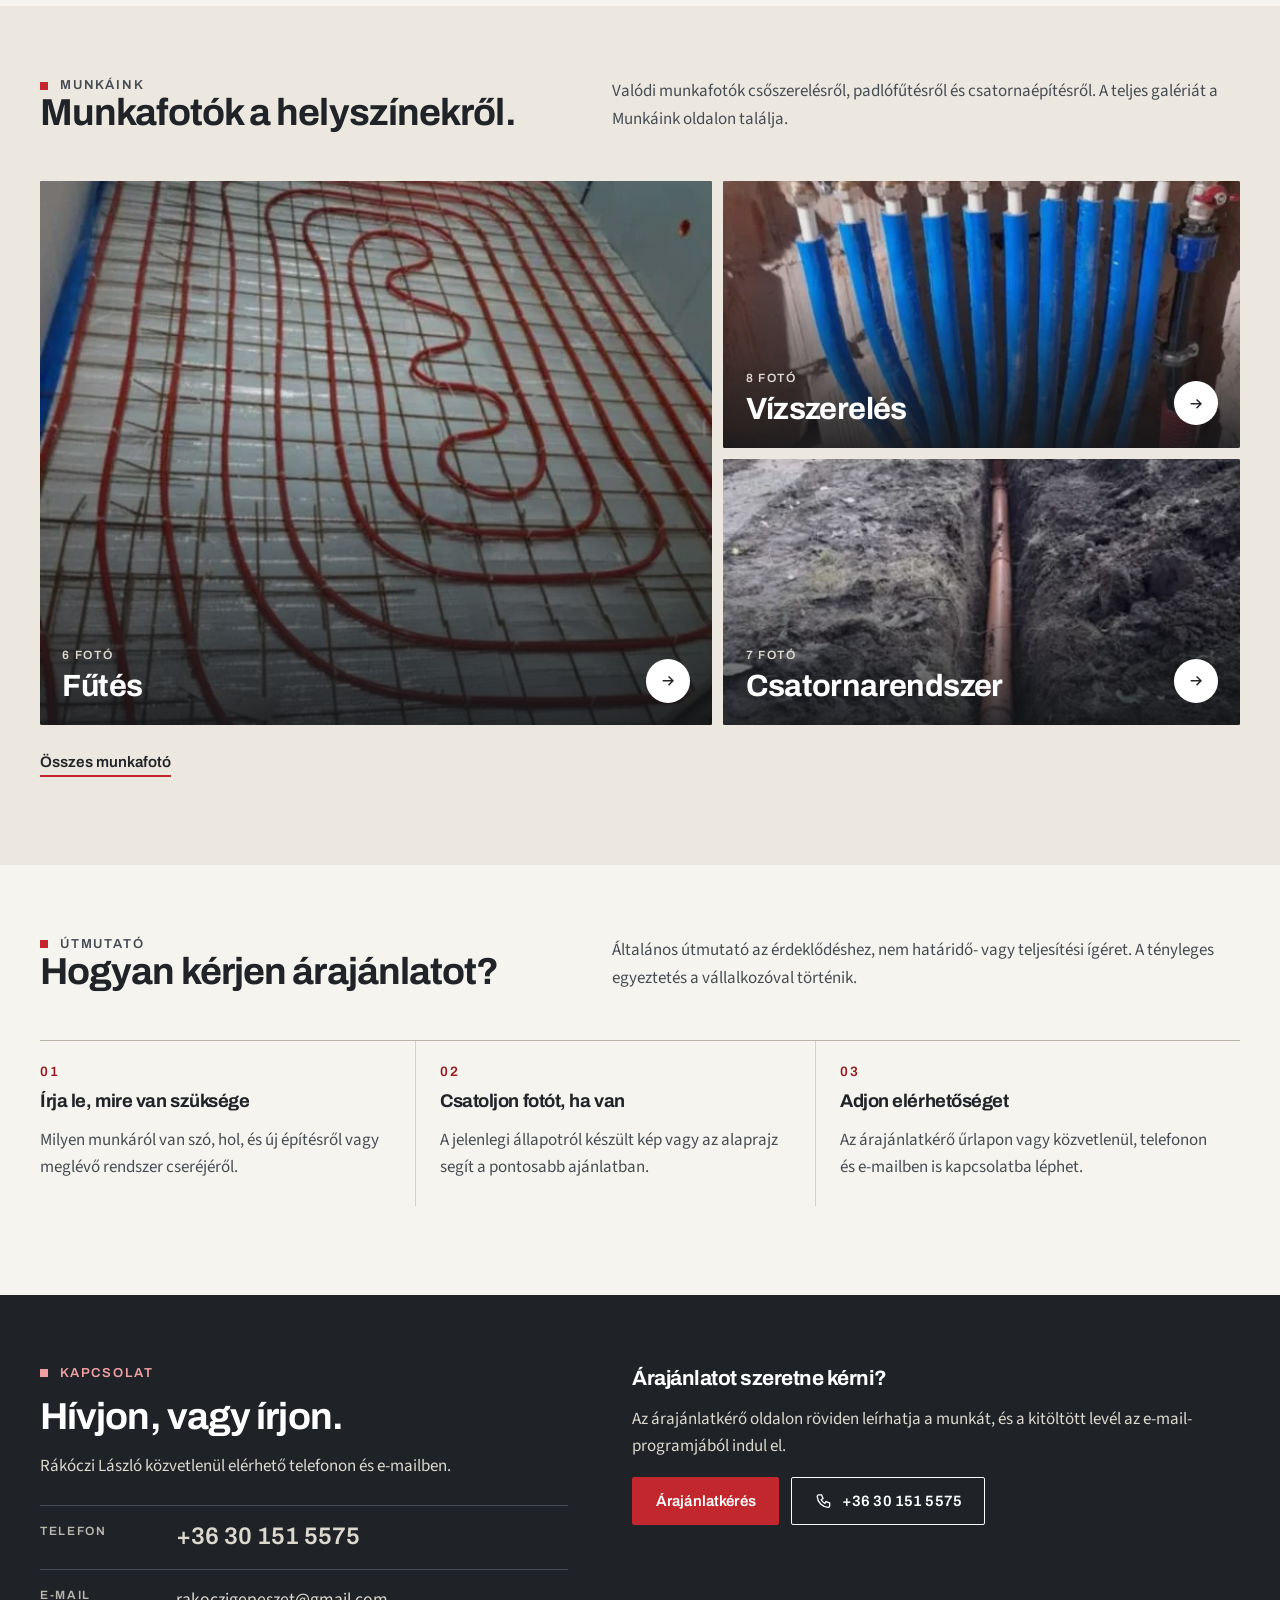
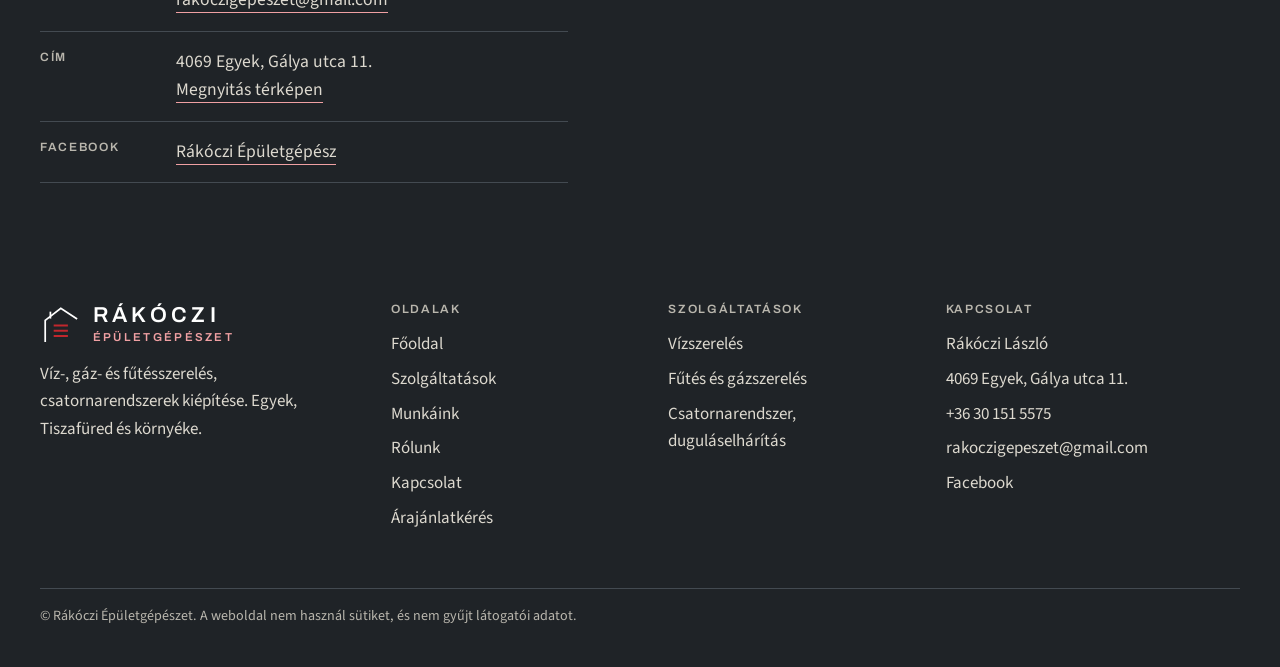
==== commit a05e274d: "Kerko/Paletta ihletésű frissítés: nagy számok, szolgáltatás-választó, képcsempék, űrlap-levél javítá" ====
--- a/index.html
+++ b/index.html
@@ -45,40 +45,23 @@
 </div>
 </div></section>
 
-<section class="facts" aria-label="A vállalkozás adatai"><div class="wrap"><dl>
-<div><dt>Szakterület</dt><dd>Víz-, gáz- és fűtésszerelés, csatornarendszer</dd></div>
-<div><dt>Működési terület</dt><dd>Egyek, Tiszafüred és környéke, 50 km-es körzetben</dd></div>
-<div><dt>Szakmai tapasztalat</dt><dd>30 év</dd></div>
-<div><dt>Székhely</dt><dd>Egyek, Gálya utca 11.</dd></div>
+<section class="facts" aria-label="A vállalkozás számokban"><div class="wrap"><dl>
+<div><dt>Szakmai tapasztalat</dt><dd><b>30 év</b><small>a vállalkozó közlése szerint</small></dd></div>
+<div><dt>Működési körzet</dt><dd><b>50 km</b><small>Egyek, Tiszafüred és környéke</small></dd></div>
+<div><dt>Szakterület</dt><dd><b>3</b><small>víz, fűtés és gáz, csatornarendszer</small></dd></div>
+<div><dt>Székhely</dt><dd><b style="font-size:1.35rem;letter-spacing:-.01em;line-height:1.25;margin-top:.5rem">Egyek,<br>Gálya utca 11.</b></dd></div>
 </dl></div></section>
 
 <section class="section"><div class="wrap">
-<div class="sec-head"><div><p class="kicker">Szolgáltatások</p><h2>Három szakterület, egy kézben.</h2></div>
-<p>Vízszerelés, fűtés- és gázszerelés, valamint csatornarendszer. Mindhárom a tervezéstől a beüzemelésig, az érdeklődő igényeihez igazítva.</p></div>
-<article class="svc svc--a" id="vizszereles"><div class="svc-media"><figure class="tall"><img src="assets/img/viz-osztogyujto-kek-piros.webp" width="684" height="745" alt="Téglafalba épített osztó-gyűjtő, piros és kék szigetelt csővezetékekkel" loading="lazy" decoding="async"></figure></div><div class="svc-body"><span class="svc-num">01</span>
-<h3>Vízszerelés</h3>
-<p>Vízrendszer tervezése és kivitelezése házon belül és kívül, valamint szerelvények felszerelése és cseréje.</p>
-<p><strong>Felszerelhető és cserélhető szerelvények:</strong></p>
-<ul class="pills"><li>WC</li><li>Kád</li><li>Zuhany</li><li>Mosdó</li><li>Mosogató</li><li>Mosogatógép</li><li>Bidé</li><li>Piszoár</li><li>Mosógép</li><li>Szárítógép</li><li>Bojler</li></ul><a class="more" href="szolgaltatasok/#vizszereles">Részletek</a></div></article><article class="svc svc--b" id="futes-gaz"><div class="svc-body"><span class="svc-num">02</span>
-<h3>Fűtés- és gázszerelés</h3>
-<p>Fűtésrendszerek tervezése és kivitelezése, a rendszer elemeinek szerelése, cseréje és áthelyezése, valamint gázvezeték kialakítása.</p>
-<ul class="ticks"><li>Fűtésrendszer tervezése és kivitelezése</li><li>Radiátor szerelése, cseréje, áthelyezése, megszüntetése</li><li>Padlófűtés-rendszer szerelése, tisztítása</li><li>Mennyezeti fűtő-hűtő rendszer szerelése, tisztítása</li><li>Törölközőszárító szerelése, cseréje, áthelyezése</li><li>Gázvezeték kialakítása, szerelése</li></ul><a class="more" href="szolgaltatasok/#futes-gaz">Részletek</a></div><div class="svc-media"><figure class="wide"><img src="assets/img/futes-osztogyujto-szekreny.webp" width="1270" height="618" alt="Fűtési osztó-gyűjtő szekrényben, nyomásmérővel és szelepekkel" loading="lazy" decoding="async"></figure><figure class="wide"><img src="assets/img/futes-padlofutes-spiral.webp" width="635" height="612" alt="Padlófűtés csőkígyó, spirál elrendezésben, hőszigetelő lemezen" loading="lazy" decoding="async"></figure></div></article><article class="svc svc--c" id="csatorna"><div class="svc-media"><figure class="tall"><img src="assets/img/csatorna-bekotes.webp" width="752" height="750" alt="Narancssárga csatornacső leágazással az árokban" loading="lazy" decoding="async"></figure></div><div class="svc-body"><span class="svc-num">03</span>
-<h3>Csatornarendszer és duguláselhárítás</h3>
-<p>Csatornarendszerek kiépítése és javítása házon belül és kívül, valamint duguláselhárítás.</p>
-<ul class="ticks"><li>Csatornarendszer tervezése és kivitelezése házon belül és kívül</li><li>Padlóösszefolyó beszerelése, cseréje</li><li>Duguláselhárítás</li></ul><a class="more" href="szolgaltatasok/#csatorna">Részletek</a></div></article>
+<div class="sec-head"><div><p class="kicker">Szolgáltatások</p><h2>Miben segíthetünk?</h2></div>
+<p>Válassza ki a munkát, és megmutatjuk, mit tartalmaz. A részletek és az ajánlatkéréshez hasznos tudnivalók a Szolgáltatások oldalon vannak.</p></div>
+<div class="pick"><div class="pick-tabs" role="tablist" aria-label="Szolgáltatások"><button class="pick-tab" role="tab" id="pt1" aria-controls="pp1" aria-selected="true"><span>01</span>Vízszerelés</button><button class="pick-tab" role="tab" id="pt2" aria-controls="pp2" aria-selected="false" tabindex="-1"><span>02</span>Fűtés- és gázszerelés</button><button class="pick-tab" role="tab" id="pt3" aria-controls="pp3" aria-selected="false" tabindex="-1"><span>03</span>Csatornarendszer</button></div><div><div class="pick-panel" role="tabpanel" id="pp1" aria-labelledby="pt1"><figure><img src="assets/img/viz-osztogyujto-kek-piros.webp" width="684" height="745" alt="Téglafalba épített osztó-gyűjtő piros és kék szigetelt csővezetékekkel" loading="lazy" decoding="async"></figure><div><h3>Vízszerelés</h3><p>Vízrendszer tervezése és kivitelezése házon belül és kívül, valamint szerelvények felszerelése és cseréje.</p><ul class="pills"><li>WC</li><li>Kád</li><li>Zuhany</li><li>Mosdó</li><li>Mosogató</li><li>Mosogatógép</li><li>Bidé</li><li>Piszoár</li><li>Mosógép</li><li>Szárítógép</li><li>Bojler</li></ul><div class="btn-row"><a class="btn btn--red" href="arajanlat/">Árajánlatot kérek</a><a class="btn" href="szolgaltatasok/#vizszereles">Részletek</a></div></div></div><div class="pick-panel" role="tabpanel" id="pp2" aria-labelledby="pt2"><figure><img src="assets/img/futes-padlofutes-spiral.webp" width="635" height="612" alt="Padlófűtés csőkígyó spirál elrendezésben, hőszigetelő lemezen" loading="lazy" decoding="async"></figure><div><h3>Fűtés- és gázszerelés</h3><p>Fűtésrendszerek tervezése és kivitelezése, elemeik szerelése és cseréje, valamint gázvezeték kialakítása.</p><ul class="ticks"><li>Fűtésrendszer tervezése és kivitelezése</li><li>Radiátor szerelése, cseréje, áthelyezése, megszüntetése</li><li>Padlófűtés-rendszer szerelése, tisztítása</li><li>Mennyezeti fűtő-hűtő rendszer szerelése, tisztítása</li><li>Törölközőszárító szerelése, cseréje, áthelyezése</li><li>Gázvezeték kialakítása, szerelése</li></ul><div class="btn-row"><a class="btn btn--red" href="arajanlat/">Árajánlatot kérek</a><a class="btn" href="szolgaltatasok/#futes-gaz">Részletek</a></div></div></div><div class="pick-panel" role="tabpanel" id="pp3" aria-labelledby="pt3"><figure><img src="assets/img/csatorna-bekotes.webp" width="752" height="750" alt="Narancssárga csatornacső leágazással az árokban" loading="lazy" decoding="async"></figure><div><h3>Csatornarendszer és duguláselhárítás</h3><p>Csatornarendszerek kiépítése és javítása házon belül és kívül, valamint duguláselhárítás.</p><ul class="ticks"><li>Csatornarendszer tervezése és kivitelezése házon belül és kívül</li><li>Padlóösszefolyó beszerelése, cseréje</li><li>Duguláselhárítás</li></ul><div class="btn-row"><a class="btn btn--red" href="arajanlat/">Árajánlatot kérek</a><a class="btn" href="szolgaltatasok/#csatorna">Részletek</a></div></div></div></div></div>
 </div></section>
 
 <section class="section section--tint"><div class="wrap">
 <div class="sec-head"><div><p class="kicker">Munkáink</p><h2>Munkafotók a helyszínekről.</h2></div>
 <p>Valódi munkafotók csőszerelésről, padlófűtésről és csatornaépítésről. A teljes galériát a Munkáink oldalon találja.</p></div>
-<div class="strip">
-<figure><img src="assets/img/viz-osztogyujto-kek.webp" width="584" height="498" alt="Kék szigetelt csövek osztó-gyűjtőn, téglafalon" loading="lazy" decoding="async"></figure>
-<figure><img src="assets/img/futes-padlofutes-lemez.webp" width="635" height="635" alt="Padlófűtés csövei hőszigetelő lemezen, sarokban csatlakozással" loading="lazy" decoding="async"></figure>
-<figure><img src="assets/img/csatorna-arok-2.webp" width="618" height="630" alt="Csatornacső az árokban" loading="lazy" decoding="async"></figure>
-<figure><img src="assets/img/viz-gk-falban.webp" width="576" height="547" alt="Gipszkarton vázszerkezet, falba rejtett WC-tartályok csővezetékkel" loading="lazy" decoding="async"></figure>
-<figure><img src="assets/img/futes-osztogyujto-szivargo.webp" width="618" height="618" alt="Fűtési osztó-gyűjtő átfolyásmérőkkel" loading="lazy" decoding="async"></figure>
-<figure><img src="assets/img/csatorna-iv.webp" width="618" height="688" alt="Narancssárga csatornacső ívben az árokban" loading="lazy" decoding="async"></figure>
-</div>
+<div class="tiles"><a class="tile" href="munkaink/#futes"><img src="assets/img/futes-padlofutes-spiral.webp" width="635" height="612" alt="Padlófűtés csőkígyó spirál elrendezésben" loading="lazy" decoding="async"><span class="tile-in"><span><small>6 fotó</small><b>Fűtés</b></span><i><svg viewBox="0 0 24 24" fill="none" stroke="currentColor" stroke-width="2" aria-hidden="true"><path d="M5 12h14M13 6l6 6-6 6"/></svg></i></span></a><a class="tile" href="munkaink/#viz"><img src="assets/img/viz-osztogyujto-kek.webp" width="584" height="498" alt="Kék szigetelt csövek osztó-gyűjtőn, téglafalon" loading="lazy" decoding="async"><span class="tile-in"><span><small>8 fotó</small><b>Vízszerelés</b></span><i><svg viewBox="0 0 24 24" fill="none" stroke="currentColor" stroke-width="2" aria-hidden="true"><path d="M5 12h14M13 6l6 6-6 6"/></svg></i></span></a><a class="tile" href="munkaink/#csatorna"><img src="assets/img/csatorna-markolo.webp" width="495" height="750" alt="Csatornacső az árokban, háttérben kisgép" loading="lazy" decoding="async"><span class="tile-in"><span><small>7 fotó</small><b>Csatornarendszer</b></span><i><svg viewBox="0 0 24 24" fill="none" stroke="currentColor" stroke-width="2" aria-hidden="true"><path d="M5 12h14M13 6l6 6-6 6"/></svg></i></span></a></div>
 <p style="margin-top:1.5rem"><a class="more" href="munkaink/">Összes munkafotó</a></p>
 </div></section>
 
--- a/assets/style.css
+++ b/assets/style.css
@@ -21,8 +21,8 @@
 body{margin:0;background:var(--paper);color:var(--ink);font:400 1.0625rem/1.62 var(--f-body);overflow-x:hidden;font-style:normal}
 img{max-width:100%;height:auto;display:block}
 a{color:inherit}
-h1,h2,h3,h4{font-family:var(--f-head);font-weight:600;line-height:1.14;margin:0 0 var(--s3);letter-spacing:-.012em;text-wrap:balance}
-h1{font-size:clamp(2rem,4.4vw,3.35rem)}
+h1,h2,h3,h4{font-family:var(--f-head);font-weight:700;line-height:1.1;margin:0 0 var(--s3);letter-spacing:-.024em;text-wrap:balance}
+h1{font-size:clamp(2.1rem,4.8vw,3.7rem);letter-spacing:-.03em}
 h2{font-size:clamp(1.65rem,3vw,2.35rem)}
 h3{font-size:1.3rem}
 p{margin:0 0 var(--s3);text-wrap:pretty}
@@ -34,7 +34,7 @@
 :focus-visible{outline:3px solid var(--ink);outline-offset:3px;border-radius:2px}
 .dark :focus-visible,.site-foot :focus-visible{outline-color:var(--paper)}
 .kicker{display:flex;align-items:center;gap:.75rem;font:600 .8125rem/1 var(--f-head);letter-spacing:.14em;text-transform:uppercase;color:var(--red-dark);margin-bottom:var(--s3)}
-.kicker::before{content:"";width:2rem;height:2px;background:var(--red)}
+.kicker::before{content:"";width:.5rem;height:.5rem;background:var(--red);flex:none}
 .lead{font-size:1.2rem;color:var(--ink-2);max-width:40rem}
 
 /* buttons */
@@ -157,7 +157,7 @@
 @media (max-width:900px){.strip{grid-template-columns:repeat(3,1fr)}}
 
 /* guide */
-.steps{counter-reset:s;display:grid;grid-template-columns:repeat(3,1fr);gap:0;border-top:1px solid var(--line-strong)}
+.steps{list-style:none;padding:0;counter-reset:s;display:grid;grid-template-columns:repeat(3,1fr);gap:0;border-top:1px solid var(--line-strong)}
 .steps li{counter-increment:s;padding:var(--s4) var(--s4) var(--s4) 0;margin-right:var(--s4);border-right:1px solid var(--line)}
 .steps li:last-child{border:0;margin:0}
 .steps li::before{content:"0" counter(s);display:block;font:600 .85rem/1 var(--f-head);letter-spacing:.14em;color:var(--red-dark);margin-bottom:var(--s2)}
@@ -214,3 +214,39 @@
   .mbar .btn{min-height:3rem}
 }
 .nf{padding-block:var(--s8);text-align:left}
+
+/* stats (KERKO-szerű nagy számok) */
+.facts dd b{display:block;font:700 clamp(2.4rem,4.4vw,3.4rem)/1 var(--f-head);letter-spacing:-.04em;margin-bottom:.35rem}
+.facts dd small{font:400 .95rem/1.35 var(--f-body);color:var(--ink-2)}
+
+/* választó (Paletta-szerű) */
+.pick{display:grid;grid-template-columns:minmax(0,.8fr) minmax(0,2fr);gap:var(--s5);align-items:start}
+.pick-tabs{display:grid;gap:.5rem}
+.pick-tab{display:flex;align-items:center;gap:1rem;width:100%;text-align:left;min-height:3.6rem;padding:.7rem 1rem;border:1.5px solid transparent;border-radius:var(--r);background:transparent;font:600 1.05rem/1.2 var(--f-head);color:var(--ink);cursor:pointer}
+.pick-tab span{font:600 .8rem/1 var(--f-head);letter-spacing:.14em;color:var(--red-dark)}
+.pick-tab:hover{background:var(--white)}
+.pick-tab[aria-selected="true"]{background:var(--white);border-color:var(--line-strong);box-shadow:var(--shadow)}
+.pick-panel{background:var(--white);border:1px solid var(--line);padding:clamp(1.25rem,3vw,2.25rem);display:grid;grid-template-columns:minmax(0,1fr) minmax(0,1.1fr);gap:var(--s5);align-items:start;margin-bottom:var(--s3)}
+.pick-panel[hidden]{display:none}
+.pick-panel figure{margin:0;overflow:hidden;border-radius:var(--r);background:var(--paper-2);aspect-ratio:4/3.4}
+.pick-panel img{width:100%;height:100%;object-fit:cover}
+.pick-panel h3{font-size:1.7rem}
+.pick-panel p{color:var(--ink-2)}
+.pick-panel .ticks li{padding-block:.45rem}
+.pick-panel .btn-row{margin-top:var(--s4)}
+@media (max-width:1000px){.pick{grid-template-columns:1fr}.pick-tabs{grid-template-columns:repeat(3,1fr)}.pick-tab{flex-direction:column;align-items:flex-start;gap:.4rem}}
+@media (max-width:640px){.pick-tabs{grid-template-columns:1fr}.pick-tab{flex-direction:row;align-items:center}.pick-panel{grid-template-columns:1fr}}
+
+/* sötét képcsempék */
+.tiles{display:grid;grid-template-columns:1.3fr 1fr;grid-template-rows:1fr 1fr;gap:.7rem;min-height:34rem}
+.tile{position:relative;display:flex;align-items:flex-end;overflow:hidden;border-radius:var(--r);background:var(--dark);color:#fff;text-decoration:none;min-height:15rem}
+.tile:first-child{grid-row:1/3}
+.tile img{position:absolute;inset:0;width:100%;height:100%;object-fit:cover;transition:transform .5s}
+.tile::after{content:"";position:absolute;inset:0;background:linear-gradient(to top,rgba(20,22,25,.88),rgba(20,22,25,.1) 60%)}
+.tile:hover img{transform:scale(1.03)}
+.tile-in{position:relative;z-index:1;display:flex;justify-content:space-between;align-items:flex-end;gap:1rem;width:100%;padding:1.4rem}
+.tile small{display:block;font:600 .75rem/1 var(--f-head);letter-spacing:.14em;text-transform:uppercase;color:#DDD9CF;margin-bottom:.5rem}
+.tile b{display:block;font:700 clamp(1.4rem,2.4vw,2rem)/1.1 var(--f-head);letter-spacing:-.02em}
+.tile i{flex:none;width:2.75rem;height:2.75rem;border-radius:50%;background:#fff;color:var(--ink);display:grid;place-items:center}
+.tile i svg{width:1.1rem;height:1.1rem}
+@media (max-width:760px){.tiles{grid-template-columns:1fr;grid-template-rows:none;min-height:0}.tile:first-child{grid-row:auto}.tile{min-height:14rem}}
